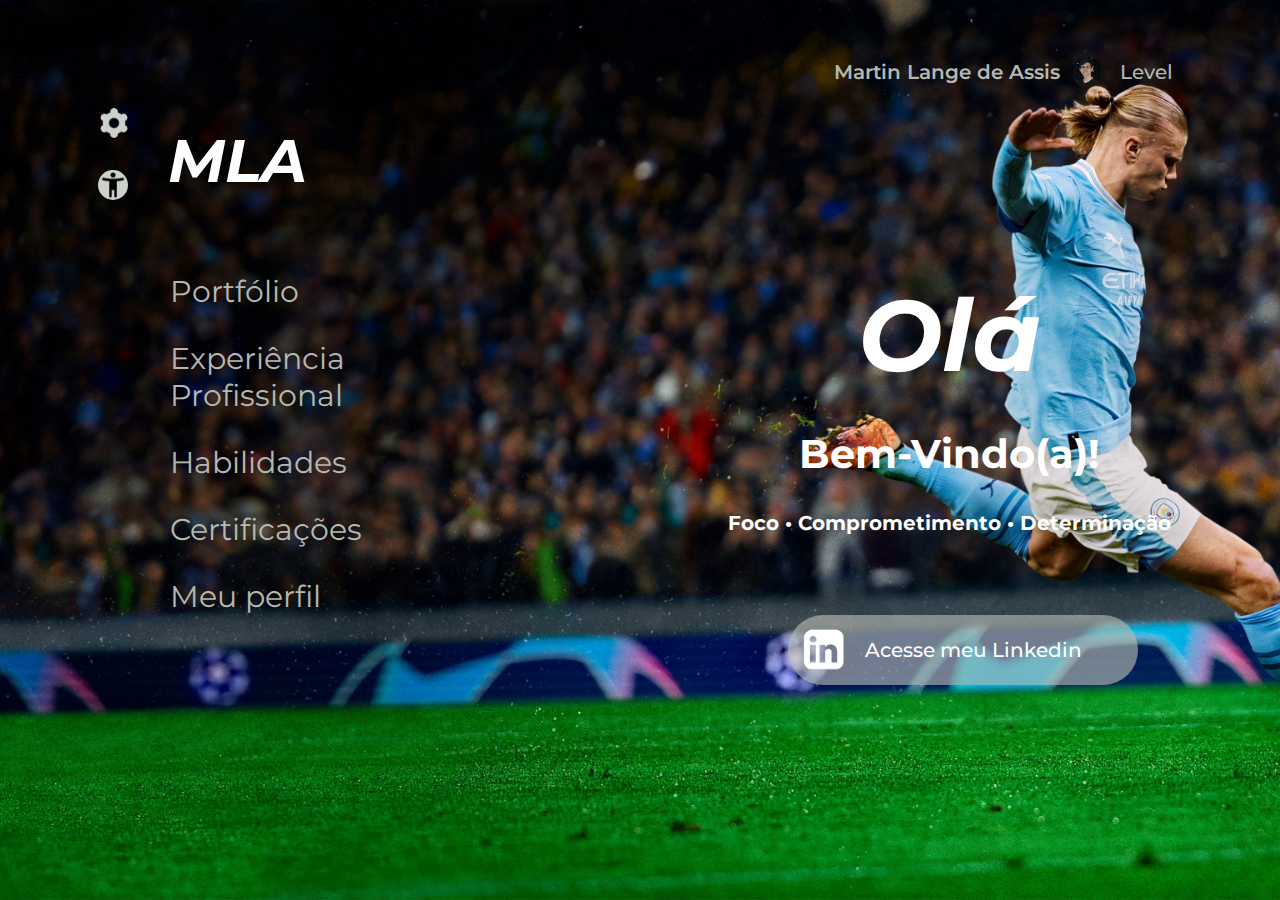
==== index.html @ 9e332ed8 "Mudei o nome do arquivo principal" ====
<!DOCTYPE html>
<html lang="pt-br">

<head>
    <meta charset="UTF-8">
    <meta name="viewport" content="width=device-width, initial-scale=1.0">
    <title>Menu Principal</title>
    <style>
        @import url('https://fonts.googleapis.com/css2?family=Montserrat:wght@100..900&display=swap');
    </style>
    <link rel="stylesheet" href="/docs/estilos/menu.css">
</head>

<body>
    <header>
        <div class="settings">
            <div class="settings-init"><img src="/docs/midia/img/definicoes-init.png" alt="configuracoes-icon"></div>
            <div class="settings-hover"><img src="/docs/midia/img/definicoes-hover.png" alt="configuracoes-icon"></div>
        </div>
        <div class="acessibility">
            <div class="acessibility-init"><img src="/docs/midia/img/acessibilidade.png" alt="acessibilidade-icon"></div>

        </div>
        <div class="topnav-right">
            <p id="user">Martin Lange de Assis</p>
            <img src="/docs/midia/img/101527940.jpg" alt="foto-perfil">
            <p id="years-experience">Level</p>
        </div>
        <div class="logo">
            <h1>MLA</h1>
        </div>
    </header>
    <main>

        <nav class="tab">
            <a href="paginas/portfolio.html">
                <p class="tablinks" onmouseover="mostrarMensagem(event, 'portfolio')">Portfólio</p>
            </a>
            <a href="paginas/experiencia-profissional.html">
                <p class="tablinks" onmouseover="mostrarMensagem(event, 'experiencia-profissional')">Experiência
                    Profissional</p>
            </a>
            <a href="paginas/habilidades.html">
                <p class="tablinks" onmouseover="mostrarMensagem(event, 'habilidades')">Habilidades</p>
            </a>
            <a href="paginas/certificacoes-cursos.html">
                <p class="tablinks" onmouseover="mostrarMensagem(event, 'certificacoes')">Certificações</p>
            </a>
            <a href="paginas/meu-perfil.html">
                <p class="tablinks" onmouseover="mostrarMensagem(event, 'meu-perfil')">Meu perfil</p>
            </a>
        </nav>
        <div id="welcome" class="tabcontent">
            <div class="teste">
                <h1>Olá</h1>
                <h2>Bem-Vindo(a)!</h2>
                <h3>Foco • Comprometimento • Determinação</h3>
            </div>
            <a href="https://www.linkedin.com/in/martin-lange-de-assis-4a8890237/" target="_blank">
                <button>
                    <div class="overlay">
                        <div class="init_img"><img src="/docs/midia/img/logo-linkedin-white.png" alt="logo-linkedin"></div>
                        <div class="hover_img"><img src="/docs/midia/img/linkedin-black.png" alt="logo-linkedin"></div>
                        <p id="acesso-linkedin">Acesse meu Linkedin</p>
                    </div>
                </button>
            </a>
        </div>
        

        <div class="descriptions">
            <div id="portfolio" class="tabcontent">
                <h2>Conheça meu Portfólio</h2>
            </div>
            <div id="experiencia-profissional" class="tabcontent">
                <h2>Saiba minha Experiência Profissional</h2>
            </div>
            <div id="habilidades" class="tabcontent">
                <h2>Descubra minhas habilidades</h2>
            </div>
            <div id="certificacoes" class="tabcontent">
                <h2>Veja minhas Certificações</h2>
            </div>
            <div id="meu-perfil" class="tabcontent">
                <h2>Conheça um pouco de minha história</h2>
            </div>
        </div>

    </main>
</body>
<script src="/docs/scripts/menu.js"></script>

</html>
---- docs/estilos/menu.css ----
:root {
    --background-color: black;
    --text-color: #B3B9B1;
    --header-color: white;
    --hover-color: #FFFFFF;
    --font-weight: 300;
}

* {
    color: var(--text-color);
    font-size: 30px;
    font-family: "Montserrat", sans-serif;
}

body {
    background-image: url("/docs/midia/img/wallpapersden.com_ea-sports-fc-24_3840x2160.jpg");
    background-size: cover;
    background-size: cover;
    background-repeat: no-repeat;
    background-attachment: fixed;
}

/* Estilo para o cabeçalho */
.logo h1{
    color: var(--header-color);
    font-weight: 700;
    font-style: italic;
    font-size: 60px;
    margin-top: 20px;
    margin-left: 160px;
    margin-bottom: 10px;
}

.settings {
    display: flex;
    align-items: center;
    justify-content: center;
    position: absolute;
    border-radius: 50px;
    background-color: transparent;
    width: 0px;
    height: 0px;
    margin-top: 55px;
    margin-left: 76px;
}

.settings img {
    background-color: transparent;
    width: 30px;
    cursor: pointer;
    border-radius: 50px;
}

.settings-init {
    position: relative;
    display: inline-block;
    width: 30px;
    height: 30px;
    background-color: transparent;
    cursor: pointer;
    margin-top: 55px;
    margin-left: 60px;
}

.settings-hover {
    display: none;
    position: relative;
    width: 30px;
    height: 30px;
    background-color: transparent;
    margin-top: 55px;
    margin-left: 60px;
}

.settings:hover .settings-hover {
    display: inline-block;
}

.settings:hover .settings-init {
    display: none;
}

.acessibility {
    display: flex;
    align-items: center;
    justify-content: center;
    position: absolute;
    border-radius: 50px;
    background-color: transparent;
    width: 0px;
    height: 0px;
}

.acessibility img {
    background-color: #CCD2CB;
    width: 30px;
    cursor: pointer;
    border-radius: 50px;
}

.acessibility-init {
    position: relative;
    display: inline-block;
    width: 30px;
    height: 30px;
    background-color: transparent;
    cursor: pointer;
    margin-top: 290px;
    margin-left: 210px;
}

.acessibility:hover img{
    background-color: #FFFFFF;
}

/* Navegação no topo */
.topnav-right {
    display: flex;
    align-items: center;
    justify-content: flex-end;
    gap: 10px;
    margin-top: 40px;
    margin-right: 70px;
}

.topnav-right>p {
    font-size: 20px;
    font-weight: 600;
}

.topnav-right img {
    display: flex;
    align-items: center;
    justify-content: center;
    position: absolute;
    border-radius: 50px;
    background-color: transparent;
    width: 30px;
    margin-right: 100px;
}

#user {
    margin-right: 50px;
}

#years-experience {
    font-size: 20px;
    font-weight: 500;
    margin-right: 29px;
}

/* Estilo principal */
main {
    display: flex;
}

/* Estilo para abas */
.tab {
    margin-top: 40px;
    margin-left: 60px;
    width: 400px;
    height: 380px;
}

.tab a {
    text-decoration: none;
}

.tab p {
    display: block;
    padding-left: 2px;
    padding-right: 10px;
    width: 100%;
    border: none;
    outline: none;
    text-align: left;
    cursor: pointer;
}

p.tablinks {
    width: 250px;
    margin-top: 26px;
    margin-left: 100px;
}

.tab p:hover {
    color: var(--hover-color);
    font-weight: 600;
    font-size: 40px;
}

.tab p.active {
    color: var(--hover-color);
}

.tabcontent {
    text-align: center;
    margin-left: 260px;
}

/* Conteúdo das abas */

.tabcontent h1 {
    font-size: 100px;
    font-weight: 700;
    font-style: italic;
    margin-bottom: 0px;
    color: var(--header-color);
}

.tabcontent h2 {
    font-size: 40px;
    font-weight: 700;
    color: var(--header-color);
}

.tabcontent h3 {
    font-size: 20px;
    color: var(--header-color);
}

.tabcontent a {
    text-decoration: none;
    width: 0px;
    height: 0px;
    display: block;
}

.tabcontent button {
    background-color: #b3b9b1a2;
    border-color: transparent;
    border-radius: 50px;
    /* color: black;
    font-size: 20px;
    font-weight: 700; */
    width: 350px;
    height: 70px;
    padding-right: 35px;
    margin-top: 80px;
    margin-left: 60px;
    display: flex;
    align-items: center;
    justify-content: center;
    cursor: pointer;
    position: relative;
}

.hover_img {
    display: none;
    position: relative;
    width: 50px;
    height: 50px;
    background-color: transparent;
}

.tabcontent button:hover .hover_img {
    display: inline-block;
}

.tabcontent button:hover .init_img {
    display: none;
}

.init_img {
    position: relative;
    display: inline-block;
    width: 50px;
    height: 50px;
    background-color: transparent;
}

.tabcontent img {
    background-color: transparent;
    width: 50px;
    cursor: pointer;
    border-radius: 50px;
}

p#acesso-linkedin {
    font-size: 20px;
    font-weight: 500;
    width: 250px;
    background-color: transparent;
    color: white;
    text-decoration: none;
}


.tabcontent button>.overlay {
    display: flex;
    align-items: center;
    justify-content: center;
    position: absolute;
    /* width: 370px;
    height: 65px; */
    font-size: 40px;
    font-weight: 500;
    border-radius: 50px;
    background-color: transparent;
}

/*TESTE*/

.tabcontent button:hover {
    background-color: white;
}

.tabcontent button:hover p#acesso-linkedin {
    background-color: transparent;
    color: black;
}

#portfolio {
    margin-top: 215px;
    margin-left: 240px;
}

#experiencia-profissional {
    margin-top: 215px;
    margin-left: 80px;
}

#habilidades {
    margin-top: 215px;
    margin-left: 183px;
}

#certificacoes {
    margin-top: 215px;
    margin-left: 190px;
}

#certificacoes {
    margin-top: 215px;
    margin-left: 190px;
}

#meu-perfil {
    margin-top: 215px;
    margin-left: 60px;
}
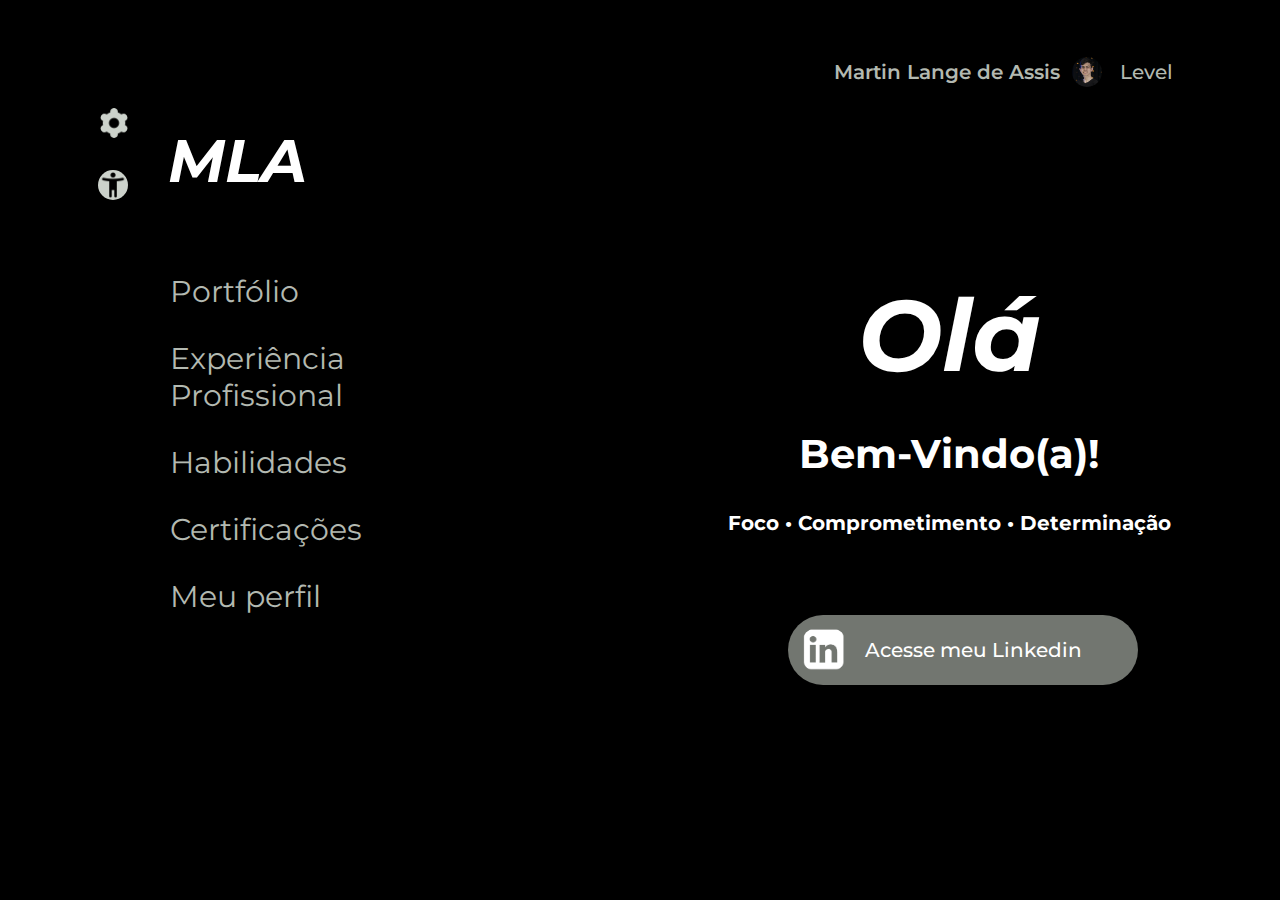
==== commit ed292c04: "Trazendo os links das outras paginas" ====
--- a/index.html
+++ b/index.html
@@ -8,22 +8,22 @@
     <style>
         @import url('https://fonts.googleapis.com/css2?family=Montserrat:wght@100..900&display=swap');
     </style>
-    <link rel="stylesheet" href="/docs/estilos/menu.css">
+    <link rel="stylesheet" href="docs/estilos/menu.css">
 </head>
 
 <body>
     <header>
         <div class="settings">
-            <div class="settings-init"><img src="/docs/midia/img/definicoes-init.png" alt="configuracoes-icon"></div>
-            <div class="settings-hover"><img src="/docs/midia/img/definicoes-hover.png" alt="configuracoes-icon"></div>
+            <div class="settings-init"><img src="docs/midia/img/definicoes-init.png" alt="configuracoes-icon"></div>
+            <div class="settings-hover"><img src="docs/midia/img/definicoes-hover.png" alt="configuracoes-icon"></div>
         </div>
         <div class="acessibility">
-            <div class="acessibility-init"><img src="/docs/midia/img/acessibilidade.png" alt="acessibilidade-icon"></div>
+            <div class="acessibility-init"><img src="docs/midia/img/acessibilidade.png" alt="acessibilidade-icon"></div>
 
         </div>
         <div class="topnav-right">
             <p id="user">Martin Lange de Assis</p>
-            <img src="/docs/midia/img/101527940.jpg" alt="foto-perfil">
+            <img src="docs/midia/img/101527940.jpg" alt="foto-perfil">
             <p id="years-experience">Level</p>
         </div>
         <div class="logo">
@@ -33,20 +33,20 @@
     <main>
 
         <nav class="tab">
-            <a href="paginas/portfolio.html">
+            <a href="docs/paginas/portfolio.html">
                 <p class="tablinks" onmouseover="mostrarMensagem(event, 'portfolio')">Portfólio</p>
             </a>
-            <a href="paginas/experiencia-profissional.html">
+            <a href="docs/paginas/experiencia-profissional.html">
                 <p class="tablinks" onmouseover="mostrarMensagem(event, 'experiencia-profissional')">Experiência
                     Profissional</p>
             </a>
-            <a href="paginas/habilidades.html">
+            <a href="docs/paginas/habilidades.html">
                 <p class="tablinks" onmouseover="mostrarMensagem(event, 'habilidades')">Habilidades</p>
             </a>
-            <a href="paginas/certificacoes-cursos.html">
+            <a href="docs/paginas/certificacoes-cursos.html">
                 <p class="tablinks" onmouseover="mostrarMensagem(event, 'certificacoes')">Certificações</p>
             </a>
-            <a href="paginas/meu-perfil.html">
+            <a href="docs/paginas/meu-perfil.html">
                 <p class="tablinks" onmouseover="mostrarMensagem(event, 'meu-perfil')">Meu perfil</p>
             </a>
         </nav>
@@ -59,8 +59,8 @@
             <a href="https://www.linkedin.com/in/martin-lange-de-assis-4a8890237/" target="_blank">
                 <button>
                     <div class="overlay">
-                        <div class="init_img"><img src="/docs/midia/img/logo-linkedin-white.png" alt="logo-linkedin"></div>
-                        <div class="hover_img"><img src="/docs/midia/img/linkedin-black.png" alt="logo-linkedin"></div>
+                        <div class="init_img"><img src="docs/midia/img/logo-linkedin-white.png" alt="logo-linkedin"></div>
+                        <div class="hover_img"><img src="docs/midia/img/linkedin-black.png" alt="logo-linkedin"></div>
                         <p id="acesso-linkedin">Acesse meu Linkedin</p>
                     </div>
                 </button>
@@ -88,6 +88,6 @@
 
     </main>
 </body>
-<script src="/docs/scripts/menu.js"></script>
+<script src="docs/scripts/menu.js"></script>
 
 </html>--- a/docs/estilos/menu.css
+++ b/docs/estilos/menu.css
@@ -13,7 +13,8 @@
 }
 
 body {
-    background-image: url("/docs/midia/img/wallpapersden.com_ea-sports-fc-24_3840x2160.jpg");
+    background-color: var(--background-color);
+    /* background-image: url("/docs/midia/img/wallpapersden.com_ea-sports-fc-24_3840x2160.jpg"); */
     background-size: cover;
     background-size: cover;
     background-repeat: no-repeat;
@@ -338,4 +339,4 @@
 #meu-perfil {
     margin-top: 215px;
     margin-left: 60px;
-}+}
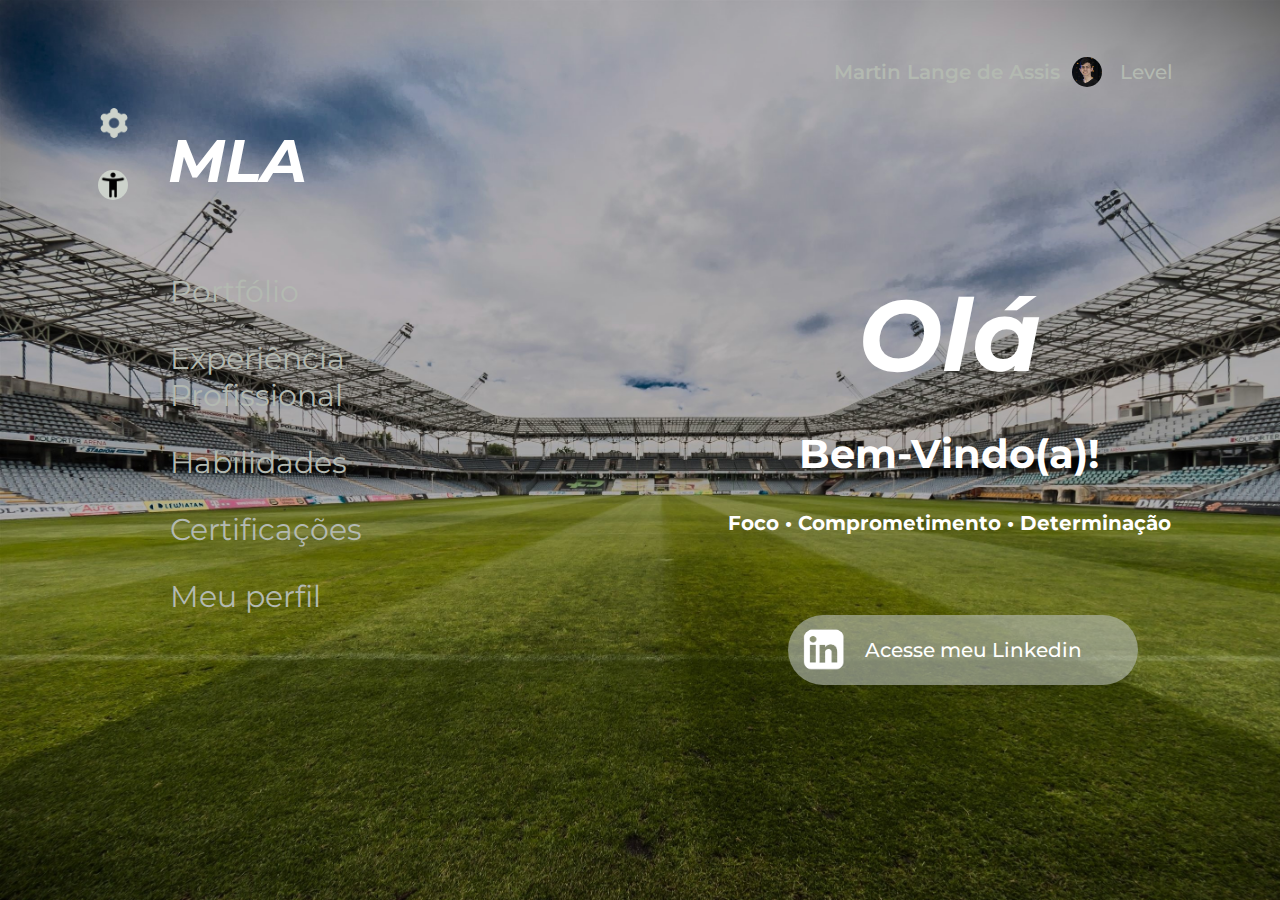
==== commit 413254f7: "Criação de Encaminamento para Configurações" ====
--- a/index.html
+++ b/index.html
@@ -13,10 +13,12 @@
 
 <body>
     <header>
-        <div class="settings">
-            <div class="settings-init"><img src="docs/midia/img/definicoes-init.png" alt="configuracoes-icon"></div>
-            <div class="settings-hover"><img src="docs/midia/img/definicoes-hover.png" alt="configuracoes-icon"></div>
-        </div>
+        <a href="docs/paginas/configuracoes.html">
+            <div class="settings">
+                <div class="settings-init"><img src="docs/midia/img/definicoes-init.png" alt="configuracoes-icon"></div>
+                <div class="settings-hover"><img src="docs/midia/img/definicoes-hover.png" alt="configuracoes-icon"></div>
+            </div>
+        </a>
         <div class="acessibility">
             <div class="acessibility-init"><img src="docs/midia/img/acessibilidade.png" alt="acessibilidade-icon"></div>
 
--- a/docs/estilos/menu.css
+++ b/docs/estilos/menu.css
@@ -13,8 +13,8 @@
 }
 
 body {
-    background-color: var(--background-color);
-    /* background-image: url("/docs/midia/img/wallpapersden.com_ea-sports-fc-24_3840x2160.jpg"); */
+    /* background-color: var(--background-color); */
+    background-image: url("../midia/img/fundo-menu-provisiorio.jpg");
     background-size: cover;
     background-size: cover;
     background-repeat: no-repeat;
